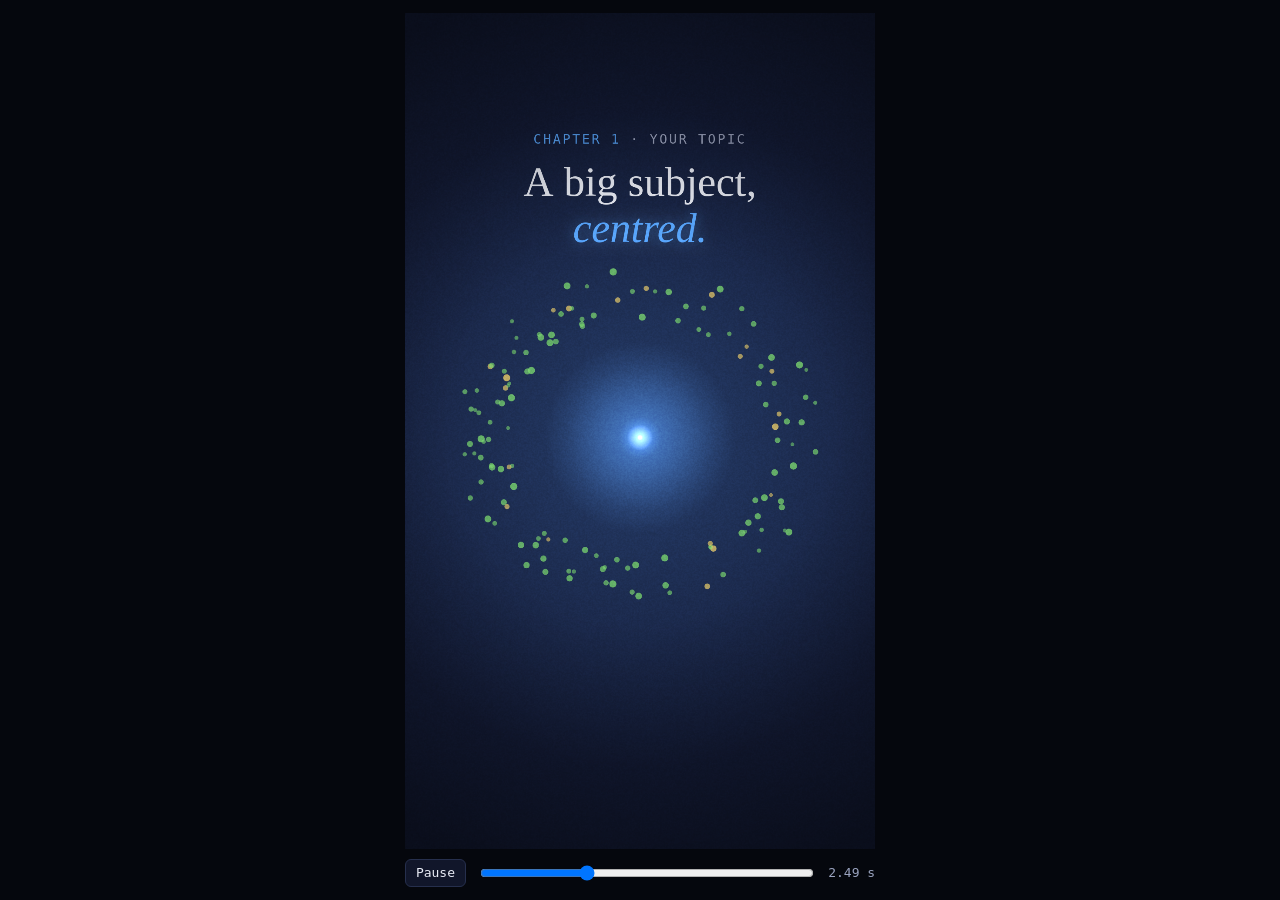
==== .claude/skills/motion-video/scripts/engine/film-vertical.html @ 34f6ad16 "motion-video skill: fixes from the second test round Iteration 2 (same prompts, revised skill): text" ====
<!doctype html>
<html lang="en">
<head>
<meta charset="utf-8">
<meta name="viewport" content="width=device-width,initial-scale=1">
<title>Film (9:16)</title>
<link rel="stylesheet" href="fonts/fonts.css">
<style>
html,body{margin:0;height:100%;background:#05070d;color:#9aa3bf;font:13px/1.4 ui-monospace,monospace}
body{display:flex;flex-direction:column;align-items:center;justify-content:center;gap:10px}
canvas{height:calc(100vh - 64px);aspect-ratio:var(--ar,.5625);display:block}
.ctl{display:flex;gap:12px;align-items:center;width:calc((100vh - 64px)*var(--ar,.5625))}
.ctl input{flex:1}
.ctl button{font:inherit;color:#e8ebf5;background:#11162a;border:1px solid #262f4d;border-radius:6px;padding:4px 10px;cursor:pointer}
body.render{display:block} body.render .ctl{display:none} body.render canvas{height:auto;aspect-ratio:auto}
</style>
</head>
<body>
<canvas id="c" aria-label="Motion graphic (vertical)"></canvas>
<div class="ctl"><button id="pp">Pause</button><input id="scrub" type="range" min="0" max="8" step="0.001" value="0"><span id="tc">0.00 s</span></div>
<script src="engine.js"></script>
<script>
/* VERTICAL STARTER (1080×1920, Reels/Shorts/TikTok): an 8-second film with the phone layout built in.
   Build it with FILM=film-vertical.html ./build.sh ... ; score.py switches to the phone sound profile for
   vertical films; use LUFS=-14 for social platforms.
   Layout (all inside the app-UI safe area, top 11% and bottom 20% kept clear):
     y 300        eyebrow, 30 px mono, centred
     y 420 / 526  headline, two centred lines, 96 px
     y 600–1350   the subject, big (≥ 60% of the width) and bright enough for a phone
     y 1400–1500  number, label or callout
     y > 1536     nothing (captions and app buttons sit there) */
(() => {
'use strict';
const {clamp, lerp, prog, E, hash, rgba, glow, add, sim, flash} = M;

const C = {bg:'#141c38', fg:'#eef1fa', muted:'#a3abc6', faint:'#6f789a', accent:'#5aa8ff', warm:'#ffb547', good:'#7bd86f', gold:'#f2d36b'};
Object.assign(T, {DISP:'"Spectral", Georgia, serif', BODY:'"IBM Plex Sans", system-ui, sans-serif', MONO:'"IBM Plex Mono", ui-monospace, monospace',
  fg:C.fg, muted:C.muted, faint:C.faint, calloutPx:30, calloutSubPx:32});           // phone-size callouts
const W = 1080, H = 1920, CX = 540, CY = 975;
// fadeIn 0: the first frame is often the thumbnail, so it shows the subject rather than black.
const film = Film.create({W, H, FPS:30, DUR:8, bg:C.bg, fadeIn:0});

const TM = {titleOut:2.5, gather:[2.7, 3.05], count:[3.2, 4.4], flash:5.3, fin:5.35};
film.blur = [[TM.gather[0], TM.gather[1], 12]];
const VALUE = 172;                                                                    // placeholder number
const countAt = t => VALUE * E.outCubic(prog(t, ...TM.count));                         // eases in, then holds ≥ 1 s

const ring = sim({n:140, dur:3.2, seed:5,
  init:(i, r) => ({a:r()*6.283, rad:300 + r()*120, w:.25 + r()*.35, z:.6 + r()*.6}),
  step:(p, t, dt) => { p.a += p.w*dt; }});

/* Scene A: a big, bright subject from frame 0, headline at the top. */
film.scene(0, TM.gather[1] + .05, (ctx, t) => {
  const g = E.inCubic(prog(t, ...TM.gather));                                          // particles gather into the core
  add(ctx, () => { glow(ctx, CX, CY, 760, C.accent, .3, .5); glow(ctx, CX, CY, 220 + 120*g, C.accent, .6 + .35*g); glow(ctx, CX, CY, 30, '#ffffff', .95) });   // bright enough for a phone
  for (let i = 0; i < ring.n; i++) {
    const p = ring.at(i, t), r = p.rad * (1 - g);
    ctx.fillStyle = rgba(i % 7 ? C.good : C.gold, .55 + .4*(p.z - .6));
    ctx.beginPath(); ctx.arc(CX + Math.cos(p.a)*r, CY + Math.sin(p.a)*r*.92, 7*p.z*(1 - .5*g), 0, 7); ctx.fill();
  }
  T.eyebrow(ctx, [{s:'CHAPTER 1', c:C.accent}, {s:' · YOUR TOPIC', c:C.muted}], CX, 300, t, .15, {size:30, align:'center', out:[TM.titleOut, .25]});
  T.line(ctx, [{s:'A big subject,', f:`300 96px ${T.DISP}`, c:C.fg}], CX, 420, t, {t0:.3, align:'center', out:[TM.titleOut, .3]});
  T.line(ctx, [{s:'centred.', f:`italic 300 96px ${T.DISP}`, c:C.accent, glow:[C.accent, .5, 30]}], CX, 526, t, {t0:.45, align:'center', out:[TM.titleOut, .3]});
});

/* Scene B: a number that lands and holds, with a progress ring as the art. */
film.scene(2.9, TM.flash + .1, (ctx, t) => {
  ctx.globalAlpha = E.outCubic(prog(t, 2.9, 3.15));
  const v = countAt(M.frameT(t)), sweep = v / VALUE;                                     // discrete value from the frame time
  ctx.lineCap = 'round';
  ctx.strokeStyle = rgba(C.faint, .35); ctx.lineWidth = 14; ctx.beginPath(); ctx.arc(CX, CY, 330, 0, 7); ctx.stroke();
  ctx.strokeStyle = C.warm; ctx.lineWidth = 14; ctx.beginPath(); ctx.arc(CX, CY, 330, -Math.PI/2, -Math.PI/2 + sweep*6.283); ctx.stroke();
  add(ctx, () => { const a = -Math.PI/2 + sweep*6.283; glow(ctx, CX + Math.cos(a)*330, CY + Math.sin(a)*330, 70, C.warm, .7) });
  T.tabular(ctx, String(Math.round(v)), CX, CY + 70, `300 230px ${T.DISP}`, C.fg, 120, 'center');
  T.label(ctx, 'units, placeholder', CX, 1440, `400 34px ${T.BODY}`, C.muted, prog(t, 3.2, 3.5), 'center');
  T.eyebrow(ctx, [{s:'PLACEHOLDER DATA', c:C.warm}], CX, 300, t, 3.15, {size:30, align:'center'});
  T.line(ctx, [{s:'A number that', f:`300 96px ${T.DISP}`, c:C.fg}], CX, 420, t, {t0:3.3, align:'center'});
  T.line(ctx, [{s:'lands.', f:`italic 300 96px ${T.DISP}`, c:C.warm, glow:[C.warm, .45, 26]}], CX, 526, t, {t0:3.45, align:'center'});
});

/* Scene C: end card, complete by DUR − 1.6 s. */
film.scene(TM.flash - .12, 8, (ctx, t) => {
  ctx.globalAlpha = E.inOutCubic(prog(t, TM.flash - .12, TM.flash)); ctx.fillStyle = C.bg; ctx.fillRect(0, 0, W, H);
  add(ctx, () => { glow(ctx, CX, 1180, 520, C.accent, .2, .5); glow(ctx, CX, 1180, 14, '#ffffff', .9) });
  T.eyebrow(ctx, [{s:'YOUR SOURCE · 2026', c:C.gold}], CX, 760, t, TM.fin + .1, {size:30, align:'center', cps:.012});
  T.line(ctx, [{s:'Your title', f:`300 104px ${T.DISP}`, c:C.fg}], CX, 880, t, {t0:TM.fin + .15, align:'center', rise:40});
  T.line(ctx, [{s:'here.', f:`italic 300 104px ${T.DISP}`, c:C.good}], CX, 990, t, {t0:TM.fin + .3, align:'center', rise:40});
  T.line(ctx, [{s:'One line of credit.', f:`400 34px ${T.BODY}`, c:C.muted}], CX, 1070, t, {t0:TM.fin + .35, st:.04, d:.45, align:'center', rise:16});
  const uq = E.outCubic(prog(t, TM.fin + .45, TM.fin + .7));
  if (uq > 0) { T.label(ctx, 'example.org/link', CX - 26, 1440, `600 38px ${T.BODY}`, C.fg, uq, 'center'); T.arrow(ctx, CX + 150, 1440, 40, 38, rgba(C.accent, uq)); }
});

film.overlay((ctx, t) => flash(ctx, t, TM.flash, CX, CY, {color:C.warm}));

// one tick each time the counter passes another eighth of its value (inverse of its outCubic ease)
const ticks = []; for (let k = 1; k <= 8; k++) ticks.push(TM.count[0] + (TM.count[1] - TM.count[0]) * (1 - Math.cbrt(1 - k / 8)));
film.cues = {lightOn:.05, titleOut:TM.titleOut, whips:[], pops:ticks, flash:TM.flash, fin:TM.fin, url:TM.fin + .45,
  transitions:[TM.gather, [TM.flash - .15, TM.flash + .3]], sync:['pops']};

film.start([`300 40px ${T.DISP}`, `italic 300 40px ${T.DISP}`, `400 20px ${T.BODY}`, `600 20px ${T.BODY}`, `500 20px ${T.MONO}`]);
})();
</script>
</body>
</html>
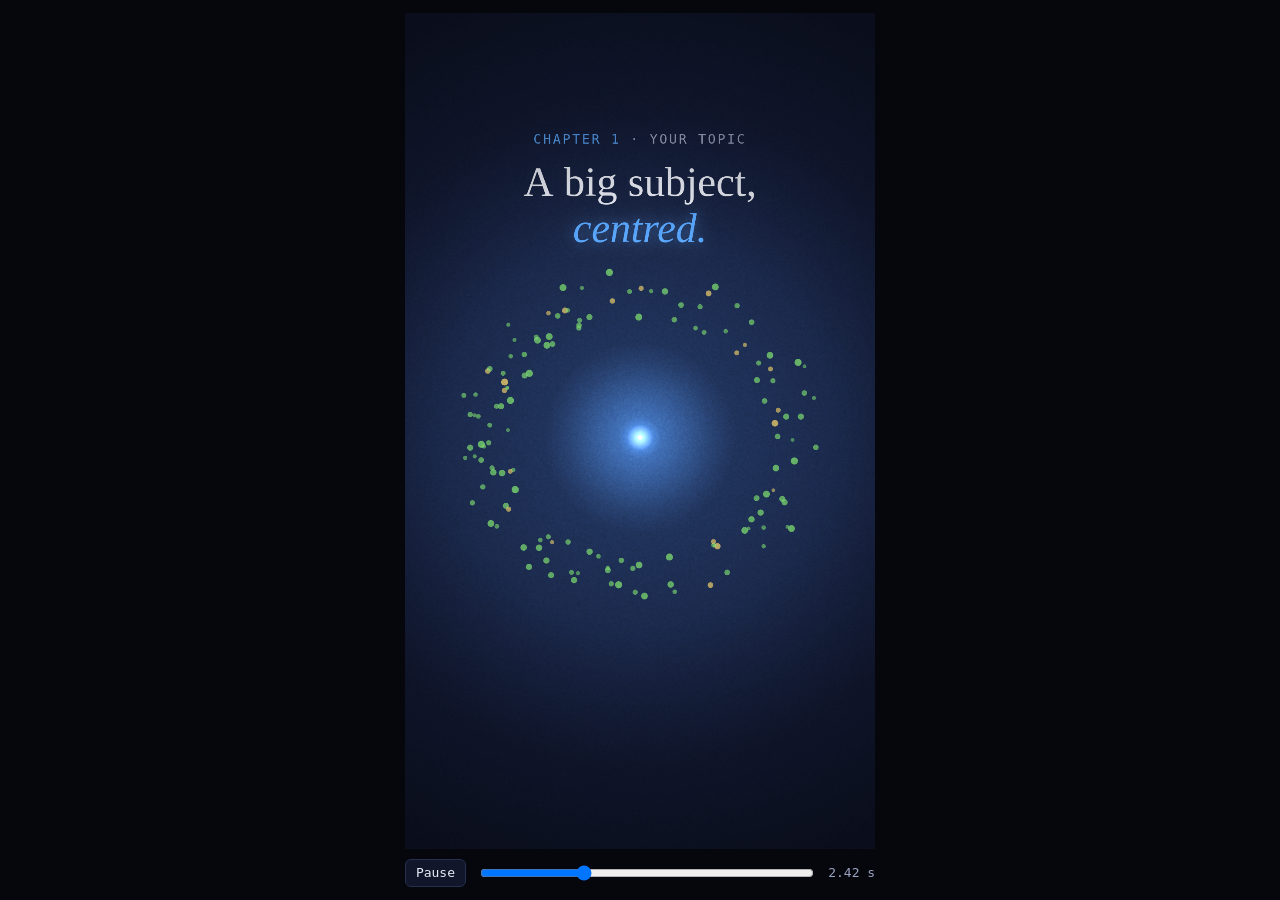
==== commit 698a32a8: "motion-video skill: audit fixes, data-film guidance, packaging A contract audit (running every docum" ====
--- a/.claude/skills/motion-video/scripts/engine/film-vertical.html
+++ b/.claude/skills/motion-video/scripts/engine/film-vertical.html
@@ -23,7 +23,7 @@
 /* VERTICAL STARTER (1080×1920, Reels/Shorts/TikTok): an 8-second film with the phone layout built in.
    Build it with FILM=film-vertical.html ./build.sh ... ; score.py switches to the phone sound profile for
    vertical films; use LUFS=-14 for social platforms.
-   Layout (all inside the app-UI safe area, top 11% and bottom 20% kept clear):
+   Layout (all inside the app-UI safe area, top 11.5% and bottom 20% kept clear):
      y 300        eyebrow, 30 px mono, centred
      y 420 / 526  headline, two centred lines, 96 px
      y 600–1350   the subject, big (≥ 60% of the width) and bright enough for a phone
@@ -36,11 +36,11 @@
 const C = {bg:'#141c38', fg:'#eef1fa', muted:'#a3abc6', faint:'#6f789a', accent:'#5aa8ff', warm:'#ffb547', good:'#7bd86f', gold:'#f2d36b'};
 Object.assign(T, {DISP:'"Spectral", Georgia, serif', BODY:'"IBM Plex Sans", system-ui, sans-serif', MONO:'"IBM Plex Mono", ui-monospace, monospace',
   fg:C.fg, muted:C.muted, faint:C.faint, calloutPx:30, calloutSubPx:32});           // phone-size callouts
-const W = 1080, H = 1920, CX = 540, CY = 975;
+const W = 1080, H = 1920, DUR = 8, CX = 540, CY = 975;   // set the length once
 // fadeIn 0: the first frame is often the thumbnail, so it shows the subject rather than black.
-const film = Film.create({W, H, FPS:30, DUR:8, bg:C.bg, fadeIn:0});
+const film = Film.create({W, H, FPS:30, DUR, bg:C.bg, fadeIn:0});
 
-const TM = {titleOut:2.5, gather:[2.7, 3.05], count:[3.2, 4.4], flash:5.3, fin:5.35};
+const TM = {titleOut:2.5, gather:[2.7, 3.05], count:[3.2, 4.4], flash:5.3, fin:5.35, url:5.8};
 film.blur = [[TM.gather[0], TM.gather[1], 12]];
 const VALUE = 172;                                                                    // placeholder number
 const countAt = t => VALUE * E.outCubic(prog(t, ...TM.count));                         // eases in, then holds ≥ 1 s
@@ -79,14 +79,14 @@
 });
 
 /* Scene C: end card, complete by DUR − 1.6 s. */
-film.scene(TM.flash - .12, 8, (ctx, t) => {
+film.scene(TM.flash - .12, DUR, (ctx, t) => {
   ctx.globalAlpha = E.inOutCubic(prog(t, TM.flash - .12, TM.flash)); ctx.fillStyle = C.bg; ctx.fillRect(0, 0, W, H);
   add(ctx, () => { glow(ctx, CX, 1180, 520, C.accent, .2, .5); glow(ctx, CX, 1180, 14, '#ffffff', .9) });
   T.eyebrow(ctx, [{s:'YOUR SOURCE · 2026', c:C.gold}], CX, 760, t, TM.fin + .1, {size:30, align:'center', cps:.012});
   T.line(ctx, [{s:'Your title', f:`300 104px ${T.DISP}`, c:C.fg}], CX, 880, t, {t0:TM.fin + .15, align:'center', rise:40});
   T.line(ctx, [{s:'here.', f:`italic 300 104px ${T.DISP}`, c:C.good}], CX, 990, t, {t0:TM.fin + .3, align:'center', rise:40});
   T.line(ctx, [{s:'One line of credit.', f:`400 34px ${T.BODY}`, c:C.muted}], CX, 1070, t, {t0:TM.fin + .35, st:.04, d:.45, align:'center', rise:16});
-  const uq = E.outCubic(prog(t, TM.fin + .45, TM.fin + .7));
+  const uq = E.outCubic(prog(t, TM.url, TM.url + .25));
   if (uq > 0) { T.label(ctx, 'example.org/link', CX - 26, 1440, `600 38px ${T.BODY}`, C.fg, uq, 'center'); T.arrow(ctx, CX + 150, 1440, 40, 38, rgba(C.accent, uq)); }
 });
 
@@ -94,7 +94,7 @@
 
 // one tick each time the counter passes another eighth of its value (inverse of its outCubic ease)
 const ticks = []; for (let k = 1; k <= 8; k++) ticks.push(TM.count[0] + (TM.count[1] - TM.count[0]) * (1 - Math.cbrt(1 - k / 8)));
-film.cues = {lightOn:.05, titleOut:TM.titleOut, whips:[], pops:ticks, flash:TM.flash, fin:TM.fin, url:TM.fin + .45,
+film.cues = {lightOn:.05, titleOut:TM.titleOut, whips:[], pops:ticks, flash:TM.flash, fin:TM.fin, url:TM.url,
   transitions:[TM.gather, [TM.flash - .15, TM.flash + .3]], sync:['pops']};
 
 film.start([`300 40px ${T.DISP}`, `italic 300 40px ${T.DISP}`, `400 20px ${T.BODY}`, `600 20px ${T.BODY}`, `500 20px ${T.MONO}`]);
